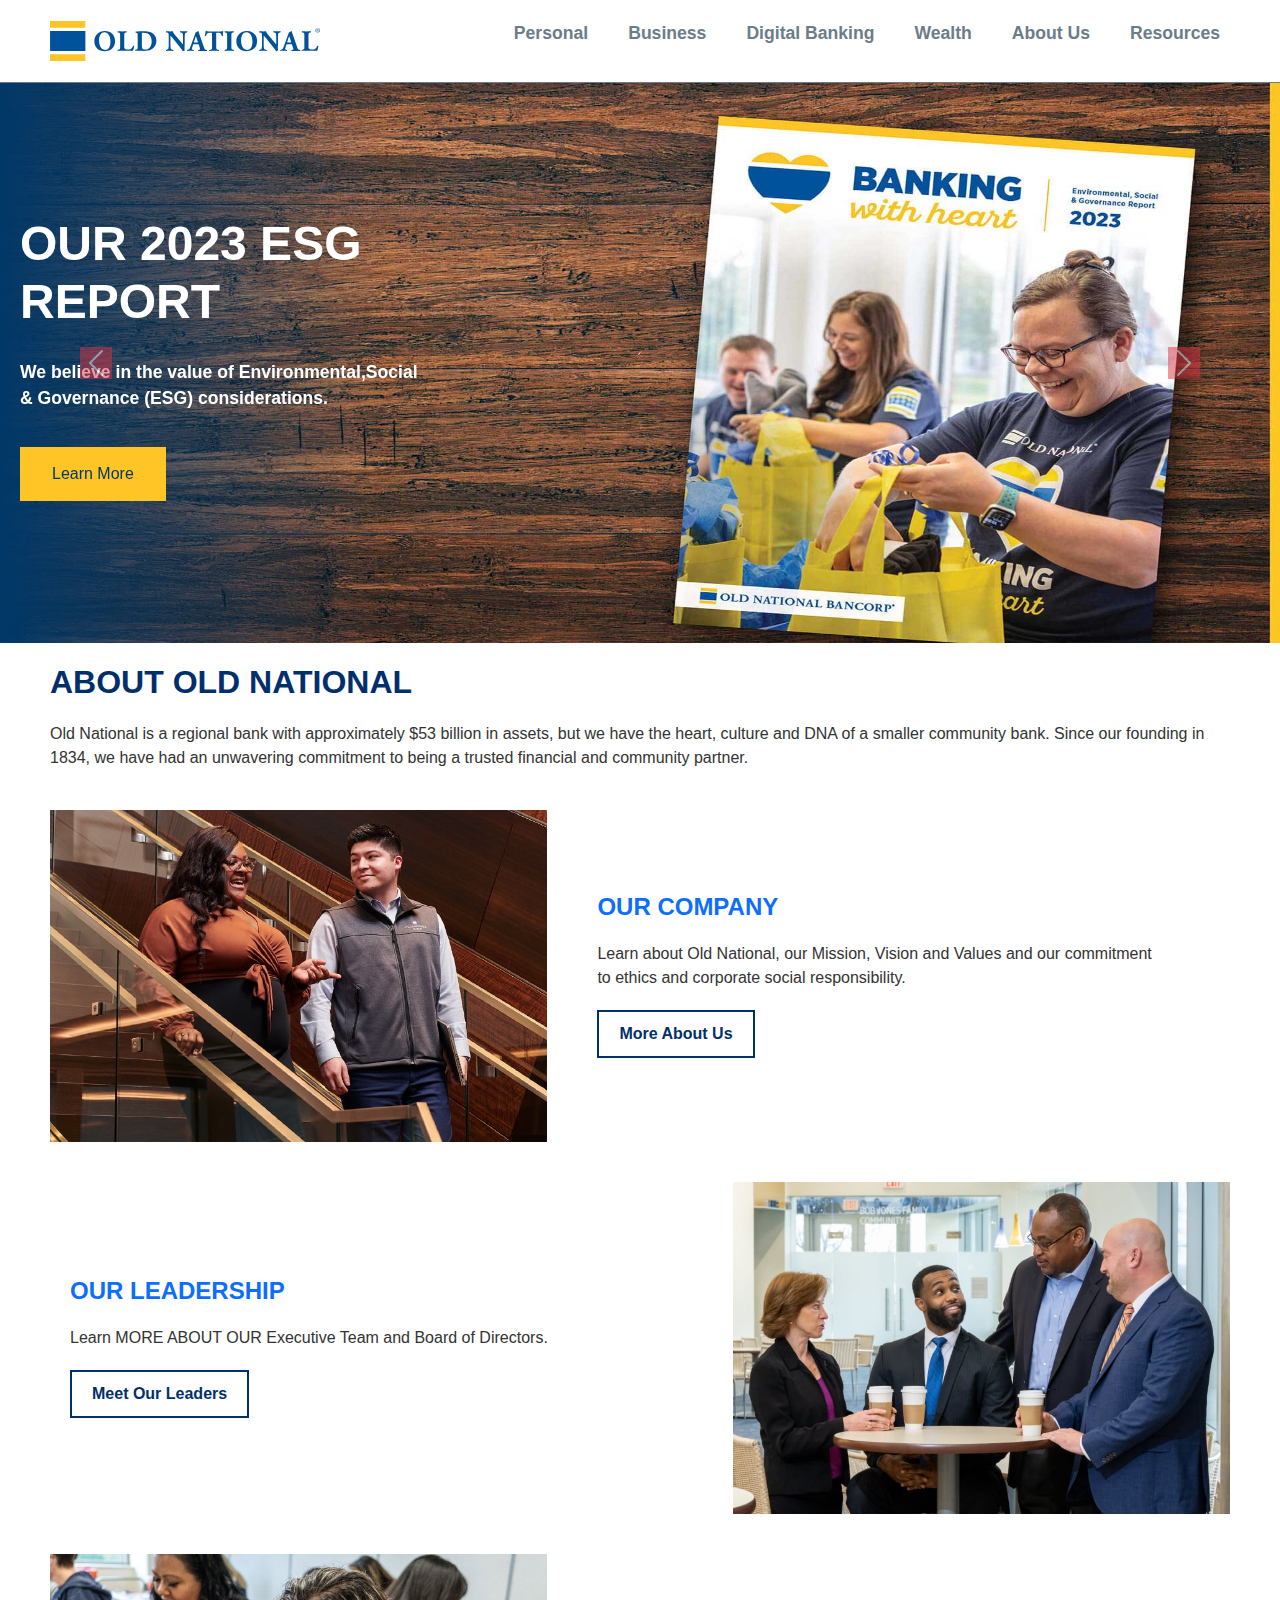
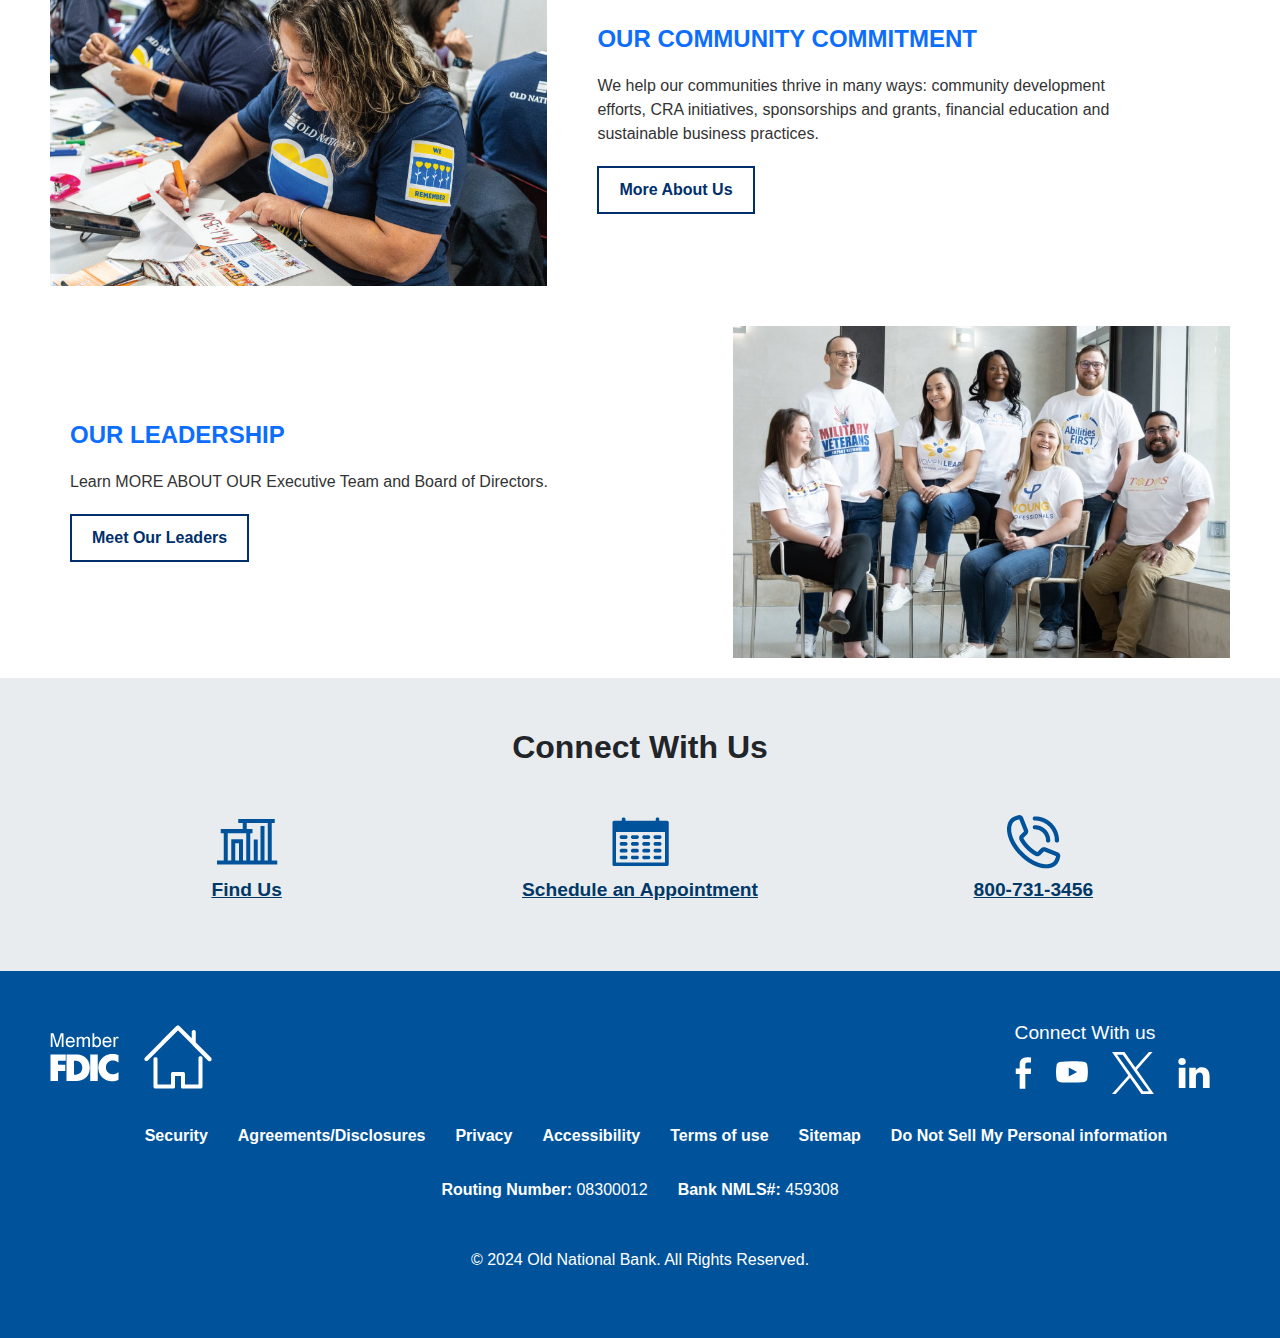
==== about.html @ e512805b "first commit" ====
<!DOCTYPE html>
<html lang="en">
<head>
    <meta charset="UTF-8">
    <meta name="viewport" content="width=device-width, initial-scale=1.0">
    <title>About Old National</title>
    <link href="https://cdn.jsdelivr.net/npm/bootstrap@5.3.3/dist/css/bootstrap.min.css" rel="stylesheet" integrity="sha384-QWTKZyjpPEjISv5WaRU9OFeRpok6YctnYmDr5pNlyT2bRjXh0JMhjY6hW+ALEwIH" crossorigin="anonymous">
  <link rel="stylesheet" href="https://cdnjs.cloudflare.com/ajax/libs/font-awesome/6.6.0/css/all.min.css" integrity="sha512-Kc323vGBEqzTmouAECnVceyQqyqdsSiqLQISBL29aUW4U/M7pSPA/gEUZQqv1cwx4OnYxTxve5UMg5GT6L4JJg==" crossorigin="anonymous" referrerpolicy="no-referrer" />
 
    <link rel="stylesheet" href="/css/about.css">
</head>
<body>
    <nav class="navbar1">
        <div class="logo1">
          <img src="/assets/image/svgexport-2.svg" alt="Logo">
        </div>
        <ul class="nav-links1">
          <li><a href="#">Personal</a></li>
          <li><a href="#">Business</a></li>
          <li><a href="#">Digital Banking</a></li>
          <li><a href="#">Wealth</a></li>
          <li><a href="#">About Us</a></li>
          <li><a href="#">Resources</a></li>
        </ul>
        <div class="menu-icon1">
          <span>&#9776;</span>
        </div>
      </nav>
      <div class="sidebar1" id="sidebar1">
        <span class="close-btn1" id="closeBtn1">&times;</span>
        <ul>
          <li><a href="#">Personal</a></li>
          <li><a href="#">Business</a></li>
          <li><a href="#">Digital Banking</a></li>
          <li><a href="#">Wealth</a></li>
          <li><a href="#">About Us</a></li>
          <li><a href="#">Resources</a></li>
        </ul>
      </div>
    <div id="carouselExampleAutoplaying" class="carousel slide" data-bs-ride="carousel">
        <div class="carousel-inner">
          <div class="carousel-item active imgCon">
            <img src="/assets/image/bncrp2431068_esg-report_hero_1920x960.jpg" class="img1" alt="...">
            <div class="overlay"></div>
            <div class="img1Text">
              <h2>OUR 2023 ESG REPORT</h2>
              <p>We believe in the value of Environmental,Social & Governance (ESG) considerations.</p>
              <button>Learn More <i class="fa-solid fa-arrow-right"></i></button>  
            </div>
          </div>
          <div class="carousel-item imgCon">
            <img src="/assets/image/bncrp2431227-civic-50-award-winner-banner_1920x960.jpg" class="img1" alt="..." >
            <div class="overlay"></div>
            <div class="img1Text">
              <h2>NAMED AMONG THE CIVIC 50 IN 2024</h2>
              <p>Old National was selected as one of the 50 most community-minded companies in the U.S.</p>
              <button>Learn More <i class="fa-solid fa-arrow-right"></i></button>  
            </div>
          </div>
          <div class="carousel-item imgCon">
            <img src="/assets/image/bncrp2431972-bettertogether_hero_1920x960.jpg" class="img1" alt="...">
            <div class="overlay"></div>
            <div class="img1Text">
              <h2>BETTER TOGETHER</h2>
              <p>We invest our time, energy and expertise, so that our clients and communities thrive.</p>
              <div class="btnt">
              <button>Watch Video <i class="fa-solid fa-arrow-right"></i></button>
            </div>  
            </div>
          </div>
    
        </div>
        <button class="carousel-control-prev " type="button" data-bs-target="#carouselExampleAutoplaying" data-bs-slide="prev">
          <span class="carousel-control-prev-icon bg-danger textdanger" aria-hidden="true"></span>
          <span class="visually-hidden">Previous</span>
        </button>
        <button class="carousel-control-next" type="button" data-bs-target="#carouselExampleAutoplaying" data-bs-slide="next">
          <span class="carousel-control-next-icon bg-danger textdanger" aria-hidden="true"></span>
          <span class="visually-hidden">Next</span>
        </button>
      </div>

    <section class="about-section">
        <div class="container10">
            <h1 class="heading">ABOUT OLD NATIONAL</h1>
            <p class="description">Old National is a regional bank with approximately $53 billion in assets, but we have the heart, culture and DNA of a smaller community bank. Since our founding in 1834, we have had an unwavering commitment to being a trusted financial and community partner.</p>

            <div class="content">
                <div class="image-container">
                    <img src="/assets/image/2329321-about-us_our-company_800x534.jpg" alt="Old National team members" class="img-fluid">
                </div>
                <div class="text-container">
                    <h2 class="subheading"><a href="#">OUR COMPANY</a></h2>
                    <p>Learn about Old National, our Mission, Vision and Values and our commitment to ethics and corporate social responsibility.</p>
                    <a href="#" class="button">More About Us</a>
                </div>
            </div>
        </div>
        <div class="container10">

            <div class="content1">
                <div class="text-container">
                    <h2 class="subheading"><a href="#">OUR LEADERSHIP</a></h2>
                    <p>Learn MORE ABOUT OUR Executive Team and Board of Directors.</p>
                    <a href="#" class="button">Meet Our Leaders</a>
                </div>
                <div class="image-container">
                    <img src="/assets/image/2329321-about-us_our-leadership_800x534.jpg" alt="Old National team members" class="img-fluid">
                </div>
            </div>
        </div>
        <div class="container10">
            <div class="content2">
                <div class="image-container">
                    <img src="/assets/image/our-comm-commitment-800x534.jpg" alt="Old National team members" class="img-fluid">
                </div>
                <div class="text-container">
                    <h2 class="subheading"><a href="">OUR COMMUNITY COMMITMENT</a></h2>
                    <p>We help our communities thrive in many ways: community development efforts, CRA initiatives, sponsorships and grants, financial education and sustainable business practices.</p>
                    <a href="#" class="button">More About Us</a>
                </div>
            </div>
        </div>
        <div class="container10">

            <div class="content3">
                <div class="text-container">
                    <h2 class="subheading"><a href="#">OUR LEADERSHIP</a></h2>
                    <p>Learn MORE ABOUT OUR Executive Team and Board of Directors.</p>
                    <a href="#" class="button">Meet Our Leaders</a>
                </div>
                <div class="image-container">
                    <img src="/assets/image/2329321-about-us_dei_800x534.jpg" alt="Old National team members" class="img-fluid">
                </div>
            </div>
        </div>
    </section>
    <div class="container5">
        <h2>Connect With Us</h2>
        <div class="flex2">
            <div>
                 <img src="/assets/image/find-us_70x70.png" alt="">
                <p><a href="#">Find Us</a></p>
            </div>
            <div>
                <img src="/assets/image/schedule-appointment_70x70.png" alt="">
                <p><a href="#">Schedule an Appointment</a></p>
            </div>
            <div>
                <img src="/assets/image/call-phone_70x70.png" alt="">
                <p><a href="#">800-731-3456</a></p>
            </div>
        </div>
      </div>
      <div class="footer1">
        <div class="footerFirst">
            <div>
                <img src="/assets/image/fdic_member-white.png" alt="">
                <img src="/assets/image/house-white_70x70.png" alt="">
            </div>
            <div>
                <h3>
                    Connect With us
                </h3>
                <img src="/assets/image/svgexport-4.svg" alt="">
                <img src="/assets/image/svgexport-5.svg" alt="">
                <img src="/assets/image/svgexport-6.svg" alt="">
                <img src="/assets/image/svgexport-7.svg" alt="">
            </div>
        </div>
        <div class="footer2">
            <ul>
                <li><a href="#">Security</a></li>
                <li><a href="#">Agreements/Disclosures</a></li>
                <li><a href="#">Privacy</a></li>
                <li><a href="#">Accessibility</a></li>
                <li><a href="#">Terms of use</a></li>
                <li><a href="#">Sitemap</a></li>
                <li><a href="#">Do Not Sell My Personal information</a></li>
            </ul>
        </div>
        <div class="footer3">
            <p>Routing Number: <span> 08300012</span></a></p>
            <p>Bank NMLS#: <span>459308</span></p>
        </div>
        <div class="footer4">
            <p>© 2024 Old National Bank. All Rights Reserved.</p>
        </div>
        </div>

        <script src="https://cdn.jsdelivr.net/npm/bootstrap@5.3.3/dist/js/bootstrap.bundle.min.js" integrity="sha384-YvpcrYf0tY3lHB60NNkmXc5s9fDVZLESaAA55NDzOxhy9GkcIdslK1eN7N6jIeHz" crossorigin="anonymous"></script>
        
  <script>
    document.querySelector('.menu-icon1').addEventListener('click', function() {
      document.getElementById('sidebar1').style.width = '100%';
    });
  

    document.getElementById('closeBtn1').addEventListener('click', function() {
      document.getElementById('sidebar1').style.width = '0';
    });
  </script>
</body>
</html>
---- css/about.css ----
* {
    margin: 0;
    padding: 0;
    box-sizing: border-box;
}

body {
    font-family: sans-serif;
}
.navbar1 {
  display: flex;
  justify-content: space-between;
  align-items: center;
  padding: 20px 50px;
  background-color: white;
  border-bottom: 1px solid #6C7D89;
}

.logo1 img {
  height: 40px;
}

.nav-links1 {
  list-style-type: none;
  display: flex;
  align-items: center;
  gap: 20px;
  }

  .nav-links1 li {
  margin: 0 10px;
  }

  .nav-links1 li a {
  color: #6C7D89;
  font-weight: bolder;
  font-size: 1.1rem;
  text-decoration: none;
  transition: background-color 0.3s;
  padding-bottom: 27px;
  }

  .nav-links1 li a:hover {
  border-bottom: 4px solid blue;
  }

  .menu-icon1 {
  display: none;
  font-size: 30px;
  cursor: pointer;
  }

/* Sidebar Styles */
  .sidebar1 {
  height: 100%;
  width: 0;
  position: fixed;
  top: 0;
  right: 0;
  background-color: white;
  overflow-x: hidden;
  transition: 0.5s;
  padding-top: 60px;
  z-index: 1000;
  }
  .sidebar1 ul{
    list-style-type: none;
  }

  .sidebar1 a {
  padding: 15px;
  text-decoration: none;
  font-size: 22px;
  color: black;
  border-bottom: 1px solid #575757;
  display: block;
  transition: 0.3s;
  }

  .sidebar1 a:hover {
  background-color: #575757;
  }

  .close-btn1 {
  position: absolute;
  top: 10px;
  right: 20px;
  font-size: 36px;
  cursor: pointer;
  }
  .overlay {
    position: absolute;
    top: 0;
    left: 0;
    width: 30%;
    height: 100%;
    background-image: linear-gradient(90deg, #003868 0px, #00000000 100%);;
    max-width: 65%;
  }
  

  .img1{
    width: 100%;
    height: 560px;
    display: block;
  }
  .imgCon{
    position: relative;
  }
  .img1Text{
    position: absolute;
    top: 20%;
    padding: 20px;
  }
  .img1Text h2{
    font-size: 3rem;
    color: white;
    font-weight: bolder;
    width: 500px;
  }
  .img1Text p{
    width: 400px;
    color: white;
    font-size: 1.1rem;
    font-weight: bolder;
    line-height: 1.5;
    padding: 20px 0;
  }
  .img1Text button{
    padding: 15px 32px;
    text-align: center;
    border: none;
    color: #003868;
    background-color: #ffc425;
  }
  .container10 {
    padding: 20px 50PX;
  }

  .about-section {
    background-color: #fff;
  }

  .heading {
    font-size: 2rem;
    font-weight: bolder;
    color: #002f6c;
    margin-bottom: 20px;
  }

  .description {
    font-size: 1rem;
    color: #333;
    margin-bottom: 40px;
  }

  .content {
    display: flex;
    align-items: center;
    gap: 30px;
  }

  .content1 {
    display: flex;
    align-items: center;
    gap: 30px;
  }

  .content2 {
    display: flex;
    align-items: center;
    gap: 30px;
  }

  .content3 {
    display: flex;
    align-items: center;
    gap: 30px;
  }



  .image-container img {
    max-width: 100%;
    height: 332px;
  }

  .text-container {
    flex: 1;
    padding: 20px;
  }
  .text-container p{
    width: 560px;
    line-height: 1.5;
  }

  .subheading {
    font-size: 1.5rem;
    font-weight: bold;
    color: #002f6c;
    margin-bottom: 20px;
  }

  .subheading a{
    text-decoration: none;
  }
  .subheading a:hover{
    color: black;
    text-decoration: underline;
  }

  .text-container p {
    font-size: 1rem;
    color: #333;
    margin-bottom: 20px;
  }

  .button {
    display: inline-block;
    padding: 10px 20px;
    border: 2px solid #002f6c;
    color: #002f6c;
    text-decoration: none;
    font-weight: bold;
    transition: background-color 0.3s, color 0.3s;
  }

  .button:hover {
    background-color: #002f6c;
    color: #fff;
  }
  .container5{
    padding: 50px;
    background-color: #e9ecee;
  }
  .container5 h2{
    text-align: center;
    font-size: 2rem;
    font-weight: bolder;
    margin-bottom: 40px;
  }
  
  .flex2{
    display: grid;
    grid-template-columns: repeat(3,1fr);
    text-align: center;
  }
  .flex2 img{
    width: 70px;
    height: 70px;
  }
  .flex2 a{
    color: #003868;
    font-size: 1.2rem;
    font-weight: bolder;
  }
  .flex2 a:hover{
    color: black;
  }
  .footer1{
    padding: 50px;
    background-color: #00539b;
  }
  .footerFirst{
    display: flex;
    justify-content: space-between;
    align-items: center;
  }
  .footer1 h3{
    font-size: 1.2rem;
    color: white;
  }
  .footer1 img{
    margin-right: 20px;
  }
  .footer2 ul{
    display: flex;
    align-items: center;
    justify-content: center;
    list-style: none;
    gap: 30px;
    margin: 30px 0;
  }
  .footer2 a{
    color: white;
    text-decoration: none;
    font-weight: bolder;
  }
  .footer3{
    display: flex;
    align-items: center;
    justify-content: center;
    gap: 30px;
    color: white;
    font-weight: bolder;
    margin-bottom: 30px;
  }
  .footer3 span{
    font-weight: normal;
  }
  .footer4{
    text-align: center;
    color: white;
  }
  
@media screen and (max-width: 768px) {
  .nav-links1 {
    display: none;
   }
  .navbar1{
    padding: 10px;
   }
  .menu-icon1 {
    display: block;
   }
  .img1Text{
        position: relative;
      }
  .img1{
        width: 100%;
        height: 300px;
        display: block;
    }
  .overlay{
    display: none;
  }
  .img1Text h2{
        font-size: 1.5rem;
        text-align: center;
        color: #003868;
        font-weight: bolder;
        width: 100%;
    }
  .img1Text p{
        width: 100%;
        text-align: center;
        color: black;
        font-size: 0.9rem;
        font-weight: bolder;
        line-height: 1.5;
        padding: 20px 0;
    }
  .img1Text{
        text-align: center;
    }
  .container10 {
        padding: 20px 20PX;
    }
  .content{
    flex-direction: column;
   }
  .content1{
    flex-direction: column-reverse;
   }
  .content2{
    flex-direction: column;
   }
  .content3{
    flex-direction: column-reverse;
   }
  .image-container img {
    max-width: 100%;
    height: 100%;
   }
  .text-container p{
    width: 100%;
    line-height: 1.5;
  }
   
  .heading {
    font-size: 1.5rem;
    font-weight: bolder;
    color: #002f6c;
    margin-bottom: 20px;
  }
  .flex2{
    display: grid;
    grid-template-columns: repeat(2,1fr);
    text-align: center;
    }

  .footer1{
        padding: 30px 20px;
    } 
  .footerFirst{
        flex-direction: column;
        align-items: start;
        gap: 30px;
    }
  .footer2 ul{
        flex-direction: column;
        align-items: start;
        width: 100%;
        padding: 10px 0;
    }
  .footer3{
        flex-direction: column;
        align-items: start;
    }
  .footer4{
        text-align: start;
    }
      
}
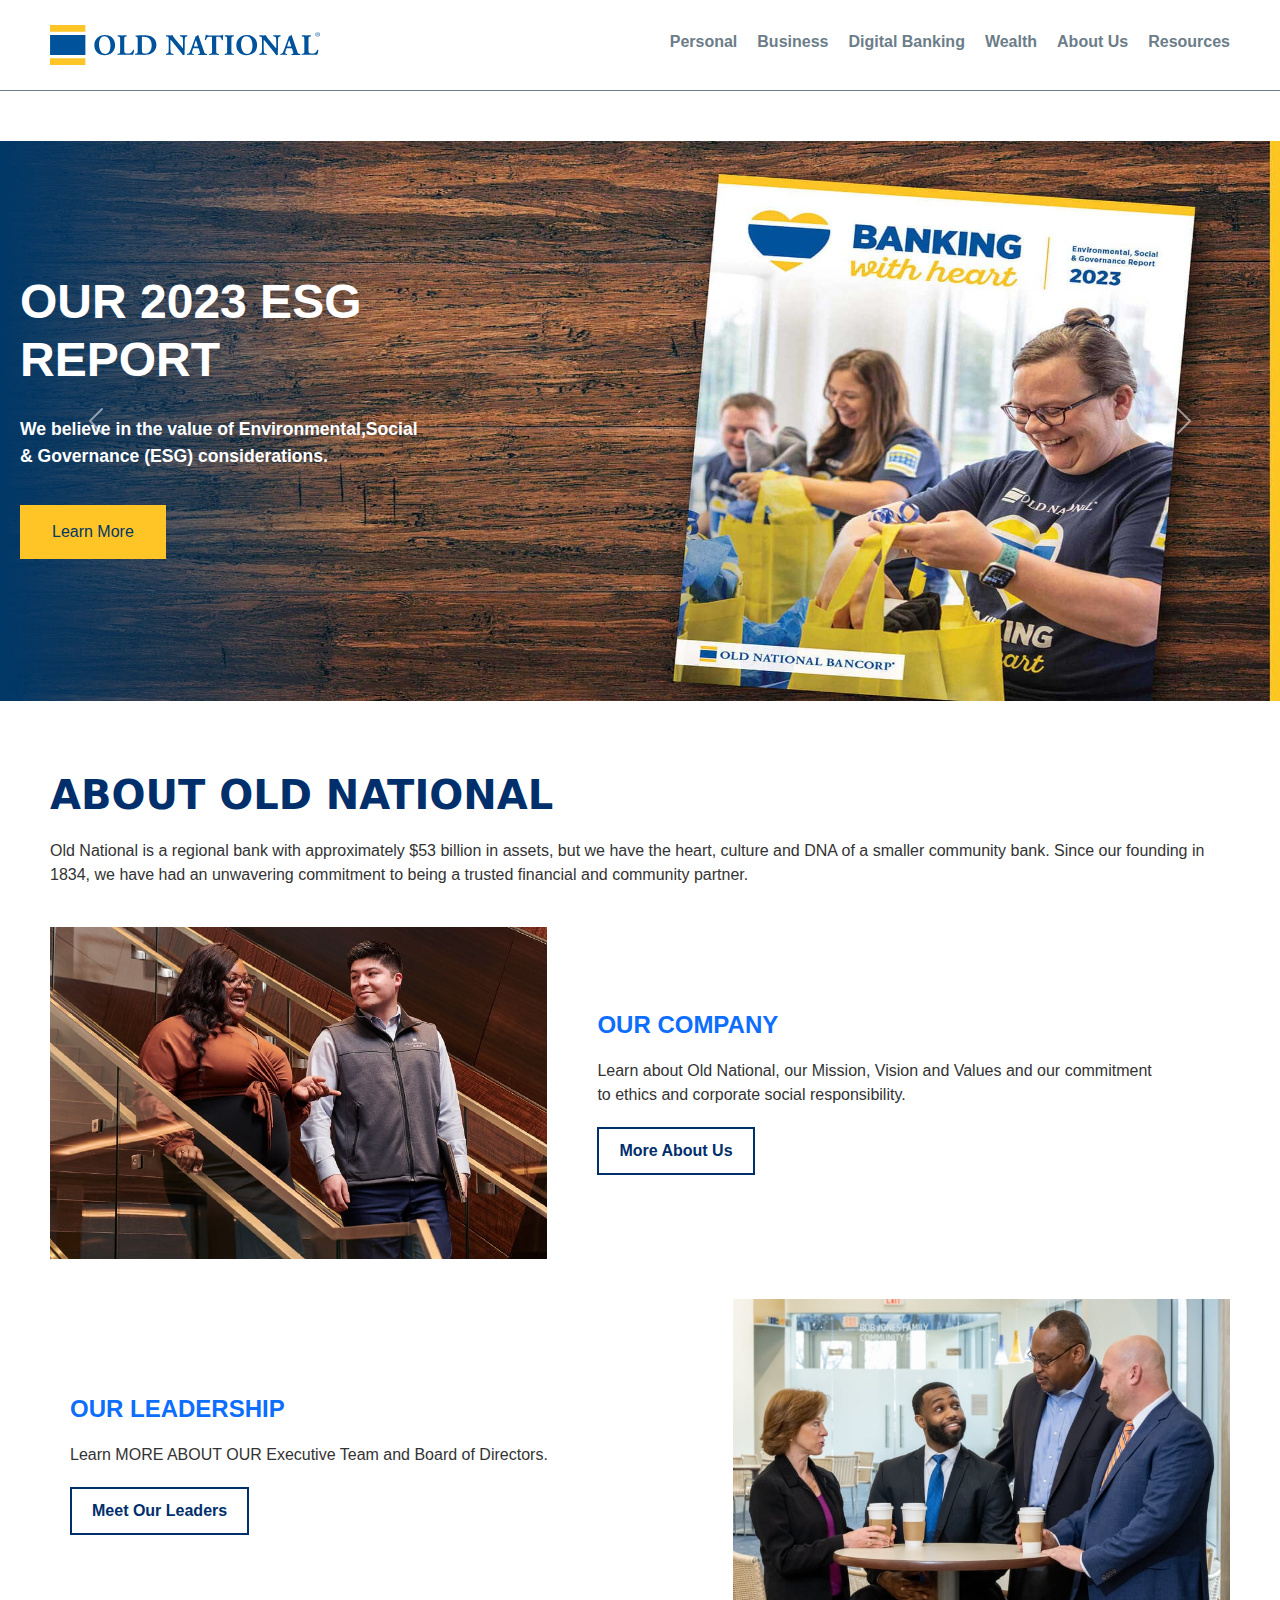
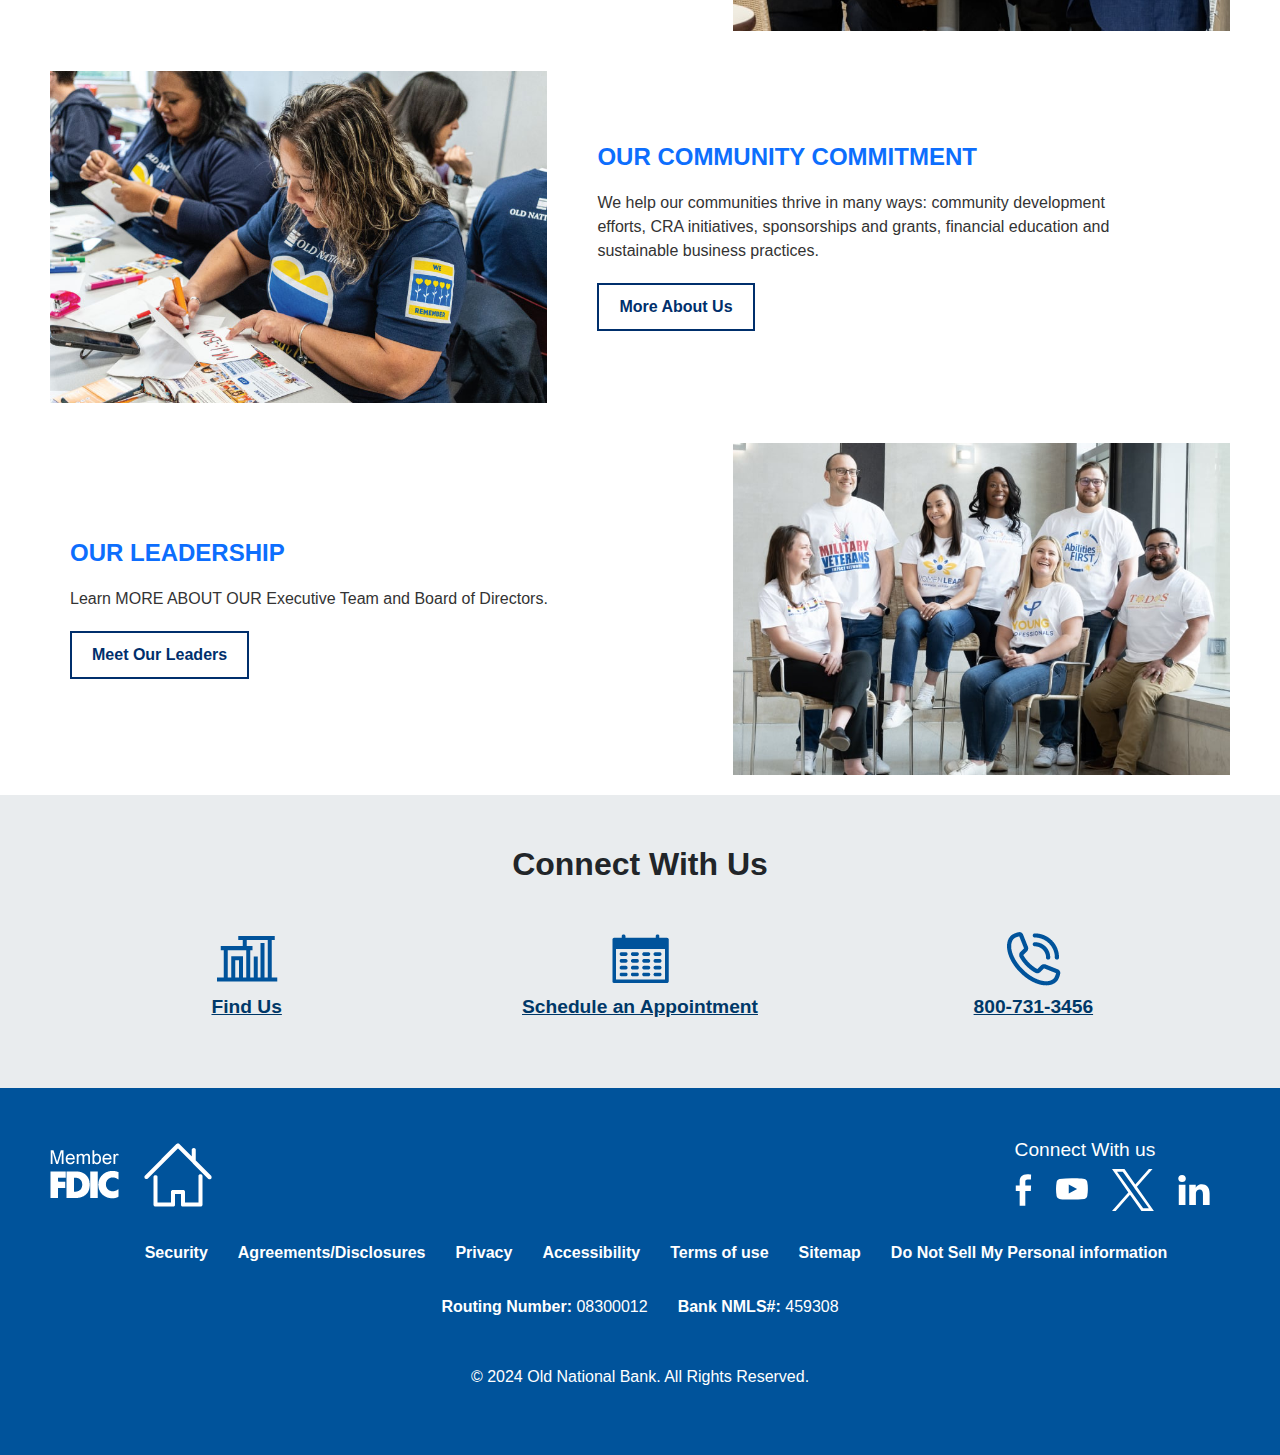
==== commit a76ffa98: "first commit" ====
--- a/about.html
+++ b/about.html
@@ -5,8 +5,8 @@
     <meta name="viewport" content="width=device-width, initial-scale=1.0">
     <title>About Old National</title>
     <link href="https://cdn.jsdelivr.net/npm/bootstrap@5.3.3/dist/css/bootstrap.min.css" rel="stylesheet" integrity="sha384-QWTKZyjpPEjISv5WaRU9OFeRpok6YctnYmDr5pNlyT2bRjXh0JMhjY6hW+ALEwIH" crossorigin="anonymous">
-  <link rel="stylesheet" href="https://cdnjs.cloudflare.com/ajax/libs/font-awesome/6.6.0/css/all.min.css" integrity="sha512-Kc323vGBEqzTmouAECnVceyQqyqdsSiqLQISBL29aUW4U/M7pSPA/gEUZQqv1cwx4OnYxTxve5UMg5GT6L4JJg==" crossorigin="anonymous" referrerpolicy="no-referrer" />
- 
+    <link rel="stylesheet" href="https://cdnjs.cloudflare.com/ajax/libs/font-awesome/6.6.0/css/all.min.css" integrity="sha512-Kc323vGBEqzTmouAECnVceyQqyqdsSiqLQISBL29aUW4U/M7pSPA/gEUZQqv1cwx4OnYxTxve5UMg5GT6L4JJg==" crossorigin="anonymous" referrerpolicy="no-referrer" />
+    <link rel="shortcut icon" href="/assets/image/favicon.ico" type="image/x-icon">
     <link rel="stylesheet" href="/css/about.css">
 </head>
 <body>
@@ -15,13 +15,64 @@
           <img src="/assets/image/svgexport-2.svg" alt="Logo">
         </div>
         <ul class="nav-links1">
-          <li><a href="#">Personal</a></li>
-          <li><a href="#">Business</a></li>
-          <li><a href="#">Digital Banking</a></li>
-          <li><a href="#">Wealth</a></li>
-          <li><a href="#">About Us</a></li>
-          <li><a href="#">Resources</a></li>
-        </ul>
+          <li class="dropdown1">
+              <a href="#">Personal</a>
+              <ul class="dropdown-content1">
+                  <li><a href="#">Checking</a></li>
+                  <li><a href="#">Savings</a></li>
+                  <li><a href="#">Home Loans</a></li>
+                  <li><a href="#">Other Loans</a></li>
+                  <li><a href="#">Credit Card</a></li>
+                  <li><a href="#">Services</a></li>
+                  <li><a href="#">Mobile Banking</a></li>
+              </ul>
+          </li>
+          <li class="dropdown1">
+              <a href="#">Business</a>
+              <ul class="dropdown-content1">
+                  <li><a href="#">Small Business Banking</a></li>
+                  <li><a href="#">Commercial Banking</a></li>
+                  <li><a href="#">Treasury Management</a></li>
+              </ul>
+          </li>
+          <li class="dropdown1">
+              <a href="#">Digital Banking</a>
+              <ul class="dropdown-content1">
+                  <li><a href="#">Get Started</a></li>
+                  <li><a href="#">Zelle</a></li>
+                  <li><a href="#">Mobile Check Deposit</a></li>
+                  <li><a href="#">Manage and Mobile</a></li>
+                  <li><a href="#">Make a Loan Payment</a></li>
+              </ul>
+          </li>
+          <li class="dropdown1">
+              <a href="#">Wealth</a>
+              <ul class="dropdown-content1">
+                  <li><a href="#">Personal</a></li>
+                  <li><a href="#">Business</a></li>
+                  <li><a href="#">Account Access</a></li>
+                  <li><a href="#">Insight</a></li>
+              </ul>
+          </li>
+          <li class="dropdown1">
+              <a href="#">About Us</a>
+              <ul class="dropdown-content1">
+                  <li><a href="#">Our Company</a></li>
+                  <li><a href="#">Leadership</a></li>
+                  <li><a href="#">Community</a></li>
+                  <li><a href="#">Careers</a></li>
+              </ul>
+          </li>
+          <li class="dropdown1">
+              <a href="#">Resources</a>
+              <ul class="dropdown-content1">
+                  <li><a href="#">Financial Lifestages</a></li>
+                  <li><a href="#">Calculators</a></li>
+                  <li><a href="#">Video Tutorials</a></li>
+                  <li><a href="#">Insights</a></li>
+              </ul>
+          </li>
+      </ul>
         <div class="menu-icon1">
           <span>&#9776;</span>
         </div>
@@ -29,15 +80,67 @@
       <div class="sidebar1" id="sidebar1">
         <span class="close-btn1" id="closeBtn1">&times;</span>
         <ul>
-          <li><a href="#">Personal</a></li>
-          <li><a href="#">Business</a></li>
-          <li><a href="#">Digital Banking</a></li>
-          <li><a href="#">Wealth</a></li>
-          <li><a href="#">About Us</a></li>
-          <li><a href="#">Resources</a></li>
-        </ul>
-      </div>
-    <div id="carouselExampleAutoplaying" class="carousel slide" data-bs-ride="carousel">
+            <li class="dropdown1">
+                <a href="#" class="dropdown-toggle1">Personal</a>
+                <ul class="dropdown-menu1 cll">
+                    <li><a href="#">Checking</a></li>
+                    <li><a href="#">Savings</a></li>
+                    <li><a href="#">Home Loans</a></li>
+                    <li><a href="#">Other Loans</a></li>
+                    <li><a href="#">Credit Cards</a></li>
+                    <li><a href="#">Services</a></li>
+                    <li><a href="#">Private Banking</a></li>
+                </ul>
+            </li>
+            <li class="dropdown1">
+                <a href="#" class="dropdown-toggle1">Business</a>
+                <ul class="dropdown-menu1  cll">
+                    <li><a href="#">Small Business Banking</a></li>
+                    <li><a href="#">Commercial Banking</a></li>
+                    <li><a href="#">Treasury Management</a></li>
+                </ul>
+            </li>
+            <li class="dropdown1">
+                <a href="#" class="dropdown-toggle1">Digital Banking</a>
+                <ul class="dropdown-menu1  cll">
+                    <li><a href="#">Get Started</a></li>
+                    <li><a href="#">Zelle</a></li>
+                    <li><a href="#">Mobile Check Deposit</a></li>
+                    <li><a href="#">Manage and Monitor</a></li>
+                    <li><a href="#">Make Loan Payment</a></li>
+                </ul>
+            </li>
+            <li class="dropdown1">
+                <a href="#" class="dropdown-toggle1">Wealth</a>
+                <ul class="dropdown-menu1  cll">
+                    <li><a href="#">Personal</a></li>
+                    <li><a href="#">Business</a></li>
+                    <li><a href="#">Account Access</a></li>
+                    <li><a href="#">Insight</a></li>
+                </ul>
+            </li>
+            <li class="dropdown1">
+                <a href="#" class="dropdown-toggle1">About Us</a>
+                <ul class="dropdown-menu1  cll">
+                    <li><a href="#">Our Company</a></li>
+                    <li><a href="#">Leadership Team</a></li>
+                    <li><a href="#">Community</a></li>
+                    <li><a href="#">Careers</a></li>
+                </ul>
+            </li>
+            <li class="dropdown1">
+                <a href="#" class="dropdown-toggle1">Resources</a>
+                <ul class="dropdown-menu1  cll">
+                    <li><a href="#">Financial Lifestages</a></li>
+                    <li><a href="#">Calculators</a></li>
+                    <li><a href="#">Video Tutorials</a></li>
+                    <li><a href="#">Insight</a></li>
+                    <li><a href="#">Resources 5</a></li>
+                </ul>
+            </li>
+        </ul>      
+    </div>
+    <div id="carouselExampleAutoplaying" class="carousel slide brb" data-bs-ride="carousel">
         <div class="carousel-inner">
           <div class="carousel-item active imgCon">
             <img src="/assets/image/bncrp2431068_esg-report_hero_1920x960.jpg" class="img1" alt="...">
@@ -71,12 +174,12 @@
     
         </div>
         <button class="carousel-control-prev " type="button" data-bs-target="#carouselExampleAutoplaying" data-bs-slide="prev">
-          <span class="carousel-control-prev-icon bg-danger textdanger" aria-hidden="true"></span>
-          <span class="visually-hidden">Previous</span>
+          <span class="carousel-control-prev-icon  textdanger" aria-hidden="true"></span>
+          <span class="visually-hidden bg-white">Previous</span>
         </button>
         <button class="carousel-control-next" type="button" data-bs-target="#carouselExampleAutoplaying" data-bs-slide="next">
-          <span class="carousel-control-next-icon bg-danger textdanger" aria-hidden="true"></span>
-          <span class="visually-hidden">Next</span>
+          <span class="carousel-control-next-icon  textdanger" aria-hidden="true"></span>
+          <span class="visually-hidden bg-white">Next</span>
         </button>
       </div>
 
@@ -199,6 +302,18 @@
     document.getElementById('closeBtn1').addEventListener('click', function() {
       document.getElementById('sidebar1').style.width = '0';
     });
+
+    document.addEventListener("DOMContentLoaded", function() {
+    const dropdownToggles = document.querySelectorAll('.dropdown-toggle1');
+    
+    dropdownToggles.forEach(toggle => {
+        toggle.addEventListener('click', function(e) {
+            e.preventDefault();
+            const parent = this.parentElement;
+            parent.classList.toggle('open');
+        });
+    });
+});
   </script>
 </body>
 </html>
--- a/css/about.css
+++ b/css/about.css
@@ -25,19 +25,20 @@
   display: flex;
   align-items: center;
   gap: 20px;
+  margin-top: 10px;
   }
 
   .nav-links1 li {
-  margin: 0 10px;
+  position: relative;
   }
 
   .nav-links1 li a {
   color: #6C7D89;
   font-weight: bolder;
-  font-size: 1.1rem;
+  font-size: 1rem;
   text-decoration: none;
   transition: background-color 0.3s;
-  padding-bottom: 27px;
+  /* padding-bottom: 27px; */
   }
 
   .nav-links1 li a:hover {
@@ -49,38 +50,71 @@
   font-size: 30px;
   cursor: pointer;
   }
-
+    /* Dropdown Menu */
+.dropdown-content1 {
+  display: none;
+  position: absolute;
+  background-color: #f9f9f9;
+  width: 180px;
+  box-shadow: 0 8px 16px rgba(0, 0, 0, 0.2);
+  z-index: 1;
+  top: 100%;
+}
+
+.dropdown-content1 li {
+  list-style-type: none;
+}
+
+.dropdown-content1 li a {
+  color: black;
+  padding: 12px;
+  font-weight: normal;
+  text-decoration: none;
+  display: block;
+  font-size: 0.8rem;
+}
+
+.dropdown-content1 li a:hover {
+  background-color: #ddd;
+}
+
+/* Show the dropdown on hover */
+.dropdown1:hover .dropdown-content1 {
+  display: block;
+}
+
+  
 /* Sidebar Styles */
-  .sidebar1 {
-  height: 100%;
-  width: 0;
-  position: fixed;
-  top: 0;
-  right: 0;
-  background-color: white;
-  overflow-x: hidden;
-  transition: 0.5s;
-  padding-top: 60px;
-  z-index: 1000;
-  }
-  .sidebar1 ul{
-    list-style-type: none;
-  }
-
-  .sidebar1 a {
-  padding: 15px;
-  text-decoration: none;
-  font-size: 22px;
-  color: black;
-  border-bottom: 1px solid #575757;
-  display: block;
-  transition: 0.3s;
-  }
-
-  .sidebar1 a:hover {
-  background-color: #575757;
-  }
-
+.sidebar1 {
+      height: 100%;
+      width: 0;
+      position: fixed;
+      top: 0;
+      right: 0;
+      background-color: white;
+      overflow-x: hidden;
+      transition: 0.5s;
+      padding-top: 60px;
+      z-index: 1000;
+    }
+  .sidebar1 li{
+    list-style: none;
+  }
+  
+.sidebar1 a {
+      padding: 15px;
+      text-decoration: none;
+      font-size: 22px;
+      color: black;
+      border-bottom: 1px solid #575757;
+      display: block;
+      transition: 0.3s;
+    }
+  
+.sidebar1 a:hover {
+      background-color: #575757;
+    }
+  
   .close-btn1 {
   position: absolute;
   top: 10px;
@@ -97,7 +131,9 @@
     background-image: linear-gradient(90deg, #003868 0px, #00000000 100%);;
     max-width: 65%;
   }
-  
+  .brb{
+    margin: 50px 0;
+  }
 
   .img1{
     width: 100%;
@@ -142,12 +178,13 @@
   }
 
   .heading {
-    font-size: 2rem;
+    font-family: system-ui, -apple-system, BlinkMacSystemFont, 'Segoe UI', Roboto, Oxygen, Ubuntu, Cantarell, 'Open Sans', 'Helvetica Neue', sans-serif;
+    font-size: 2.5rem;
     font-weight: bolder;
     color: #002f6c;
     margin-bottom: 20px;
   }
-
+  
   .description {
     font-size: 1rem;
     color: #333;
@@ -310,6 +347,13 @@
   .navbar1{
     padding: 10px;
    }
+   .dropdown-menu1 {
+    display: none;
+}
+
+.dropdown1.open .dropdown-menu1 {
+    display: block;
+}
   .menu-icon1 {
     display: block;
    }
